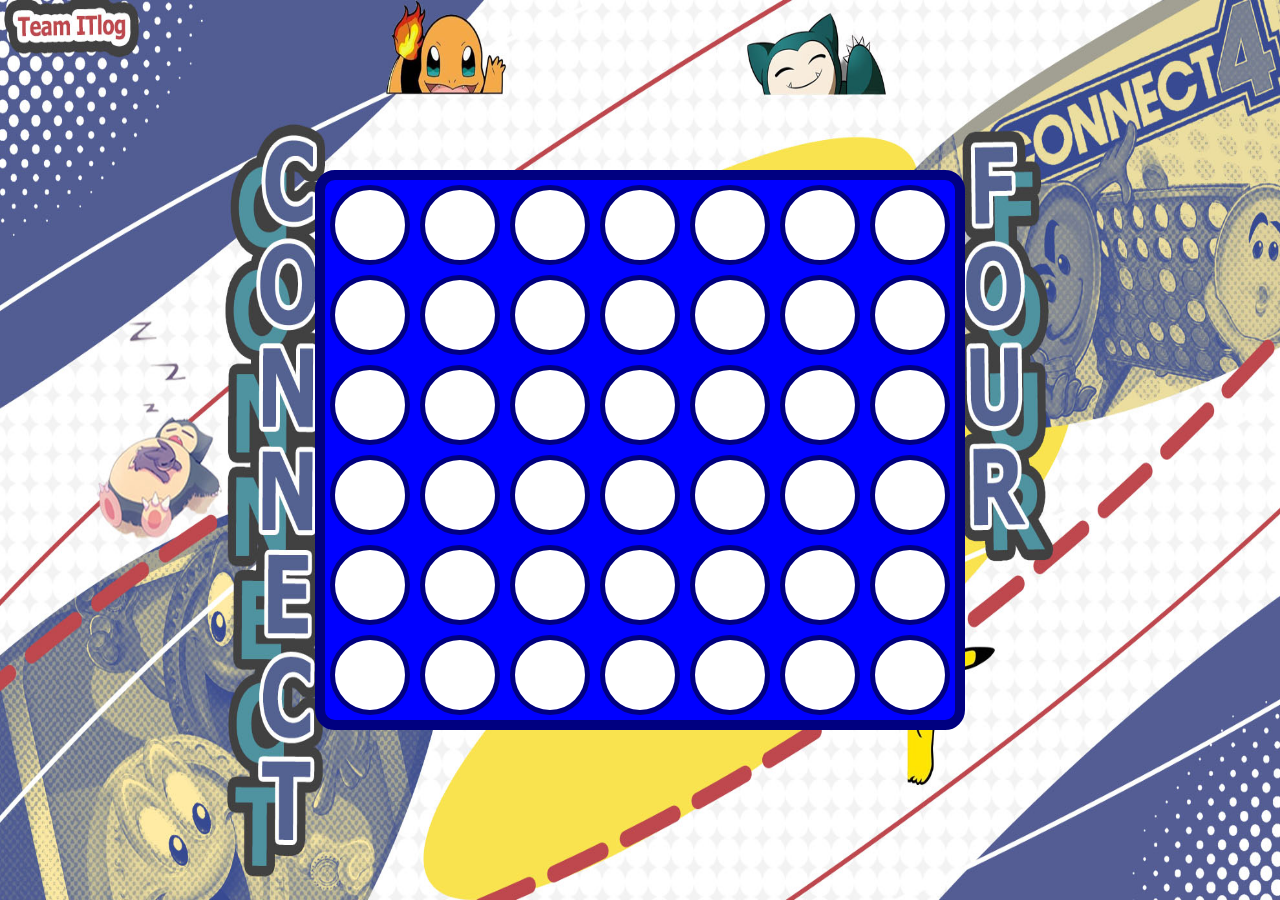
==== game.html @ c300d922 "Add files via upload" ====
<!DOCTYPE html>
<html lang="en">
<head>
    <meta charset="UTF-8">
    <meta http-equiv="X-UA-Compatible" content="IE=edge">
    <meta name="viewport" content="width=device-width, initial-scale=1.0, user-scalable=no">
    <link rel="icon" href="img/Egglog.png" type="img/x-icon">
    <title>Connect 4</title>
    <link rel="stylesheet" href="connect4.css">
    <script src="connect4.js"></script>
    <audio src="audio/uwu.mp3" autoplay loop volume="0.3"> </audio>
</head>

<body>
    <div id="container">
        <div id="winner"></div>
    </div>
    
    <div id="board"></div>
</body>
<script src="connect4.js"></script>
</html>
---- connect4.css ----
body {
    font-family: "Lucida Console", "Courier New", "Monospace";
    text-align: center;
    background-image: url('img/Akoaynasadboi.jpg');
    background-repeat: no-repeat;
    background-attachment: fixed;
    background-size: 100% 100%;
    height: 100vh;
    margin: 0;
    display: flex;
    flex-direction: column;
    justify-content: center;
    position: relative;
}



#winner{
    position: fixed;
    top: 50%;
    left: 50%;
    transform: translate(-50%, -50%);
     /* Ensure the winner image is on top */
    text-align: center; /* Center the content inside the winner element */
    filter: drop-shadow(20px 20px 50px #494949);
    border: 0;
}


#board {
    height: 540px;
    width: 630px;
    background-color: blue;
    border: 10px solid navy;
    border-radius: 20px;
    margin: auto;
    display: flex;
    flex-wrap: wrap;
}

#container {
    position: relative;
}

#container h1 {
    font-family: cursive;
    color:rgb(0, 0, 0);    
    position: absolute;
    top: 0;
    left: 50%;
    transform: translateX(-50%);
    z-index: 1;
    margin-bottom: 60px;
    background-color: rgb(255, 255, 255);
    border-radius: 20px;
    padding: 20px;
    border-style: solid;
}

.tile {
    height: 70px;
    width: 70px;
    margin: 5px;

    /* Circle */
    background-color: white;
    border-radius: 50%;
    border: 5px solid navy;
}

.red-piece {
    background-color: red;
}

.yellow-piece {
    background-color: yellow;
}



.button-77 {
  align-items: center;
  appearance: none;
  background-clip: padding-box;
  background-color: initial;
  background-image: none;
  border-style: none;
  box-sizing: border-box;
  color: #fff;
  cursor: pointer;
  display: inline-block;
  flex-direction: row;
  flex-shrink: 0;
  font-family: Eina01, sans-serif;
  font-size: 14px;
  font-weight: 800;
  justify-content: center;
  line-height: 24px;
  margin: 0;
  min-height: 40px;
  outline: none;
  overflow: visible;
  padding: 10px 15px;
  pointer-events: auto;
  position: relative;
  text-align: center;
  text-decoration: none;
  text-transform: none;
  user-select: none;
  -webkit-user-select: none;
  touch-action: manipulation;
  vertical-align: middle;
  width: auto;
  word-break: keep-all;
  z-index: 0;
}

.button-77 {
  width: 150px; 
  align-items: center;
  position: absolute;
  bottom: 2%;
  left: 50%;
  transform: translateX(-50%);
}

@media (min-width: 768px) {
  .button-77 {
      width: 180px; 
      align-items: center;
  }
}

.button-77:before,
.button-77:after {
  border-radius: 80px;
}

.button-77:before {
  background-color: rgba(249, 58, 19, .32);
  content: "";
  display: block;
  height: 100%;
  left: 0;
  overflow: hidden;
  position: absolute;
  top: 0;
  width: 100%;
  z-index: -2;
  
}

.button-77:after {
  background-color: initial;
  background-image: linear-gradient(92.83deg, #ff7426 0, #f93a13 100%);
  bottom: 4px;
  content: "";
  display: block;
  left: 4px;
  overflow: hidden;
  position: absolute;
  right: 4px;
  top: 4px;
  transition: all 100ms ease-out;
  z-index: -1;
}

.button-77:hover:not(:disabled):after {
  bottom: 0;
  left: 0;
  right: 0;
  top: 0;
  transition-timing-function: ease-in;
}

.button-77:active:not(:disabled) {
  color: #ccc;
}

.button-77:active:not(:disabled):after {
  background-image: linear-gradient(0deg, rgba(0, 0, 0, .2), rgba(0, 0, 0, .2)), linear-gradient(92.83deg, #ff7426 0, #f93a13 100%);
  bottom: 4px;
  left: 4px;
  right: 4px;
  top: 4px;
}

.button-77:disabled {
  cursor: default;
  opacity: .24;
}

.button-66 {
    align-items: center;
    appearance: none;
    background-clip: padding-box;
    background-color: initial;
    background-image: none;
    border-style: none;
    box-sizing: border-box;
    color: #fff;
    cursor: pointer;
    display: inline-block;
    flex-direction: row;
    flex-shrink: 0;
    font-family: Eina01, sans-serif;
    font-size: 14px;
    font-weight: 800;
    justify-content: center;
    line-height: 24px;
    margin: 0;
    min-height: 40px;
    outline: none;
    overflow: visible;
    padding: 10px 15px;
    pointer-events: auto;
    position: relative;
    text-align: center;
    text-decoration: none;
    text-transform: none;
    user-select: none;
    -webkit-user-select: none;
    touch-action: manipulation;
    vertical-align: middle;
    width: auto;
    word-break: keep-all;
    z-index: 0;
  }
  
  .button-66 {
    width: 150px; 
    align-items: center;
    position: absolute;
    bottom: 2%;
    left: 50%;
    transform: translateX(-50%);
  }
  
  @media (min-width: 768px) {
    .button-66 {
        width: 180px; 
        align-items: center;
    }
  }
  
  .button-66:before,
  .button-66:after {
    border-radius: 80px;
  }
  
  .button-66:before {
    background-color: rgba(249, 58, 19, .32);
    content: "";
    display: block;
    height: 100%;
    left: 0;
    overflow: hidden;
    position: absolute;
    top: 0;
    width: 100%;
    z-index: -2;
    
  }
  
  .button-66:after {
    background-color: initial;
    background-image: linear-gradient(92.83deg, #ff7426 0, #f93a13 100%);
    bottom: 4px;
    content: "";
    display: block;
    left: 4px;
    overflow: hidden;
    position: absolute;
    right: 4px;
    top: 4px;
    transition: all 100ms ease-out;
    z-index: -1;
  }
  
  .button-66:hover:not(:disabled):after {
    bottom: 0;
    left: 0;
    right: 0;
    top: 0;
    transition-timing-function: ease-in;
  }
  
  .button-66:active:not(:disabled) {
    color: #ccc;
  }
  
  .button-66:active:not(:disabled):after {
    background-image: linear-gradient(0deg, rgba(0, 0, 0, .2), rgba(0, 0, 0, .2)), linear-gradient(92.83deg, #ff7426 0, #f93a13 100%);
    bottom: 4px;
    left: 4px;
    right: 4px;
    top: 4px;
  }
  
  .button-66:disabled {
    cursor: default;
    opacity: .24;
  }

  #refresh {
    position: absolute;
    bottom: 50px;
    left: 37%; 
    transform: translateX(-50%); 
  }
  
  /* New Game Button */
  #newgame {
    position: relative;
    bottom: 50px;
    right: 20%;
    transform: translateX(50%);
  }
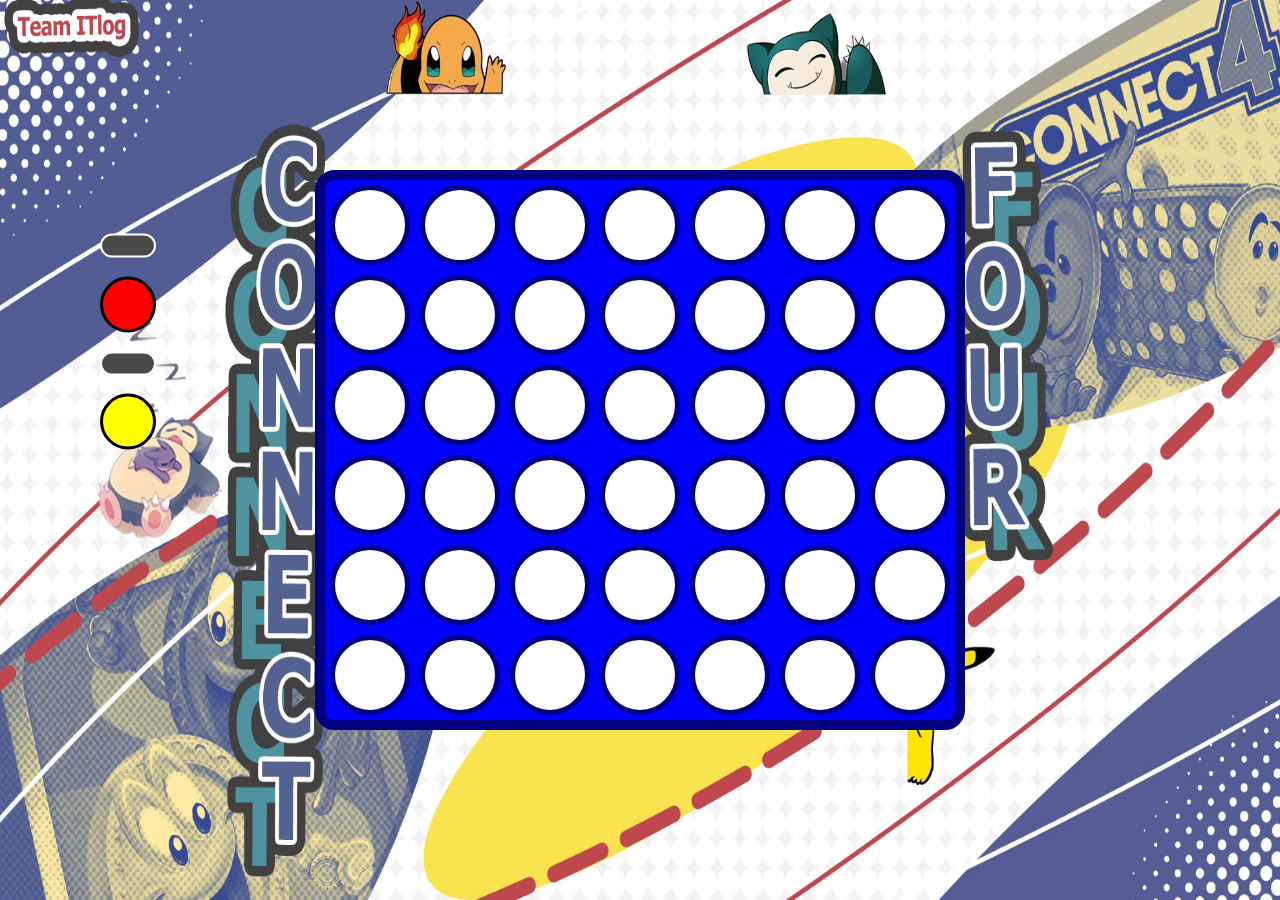
==== commit b2c61004: "Update game.html" ====
--- a/game.html
+++ b/game.html
@@ -17,6 +17,13 @@
     </div>
     
     <div id="board"></div>
+
+    <div id="players">
+        <h3 id="red-player"></h3>
+        <div id="red" class="player-color red"></div>
+        <h3 id="yellow-player"></h3> 
+        <div id="yellow" class="player-color yellow"></div>
+    </div>
 </body>
 <script src="connect4.js"></script>
-</html>+</html>
--- a/connect4.css
+++ b/connect4.css
@@ -14,6 +14,36 @@
 }
 
 
+#players {
+  position: absolute;
+  transform: translateY(-50%);
+  left: 100px;
+}
+
+#players h3 {
+  background-color: #494949;
+  border: solid 2px; 
+  border-radius: 18px;
+  padding: 10px;
+  color: white;
+  text-align: center;
+}
+
+.player-color {
+  border: solid;
+  width: 50px;
+  height: 50px;
+  border-radius: 50%;
+  margin: 0px;
+}
+
+.red {
+  background-color: red;
+}
+
+.yellow {
+  background-color: yellow;  
+}
 
 #winner{
     position: fixed;
@@ -315,4 +345,4 @@
     bottom: 50px;
     right: 20%;
     transform: translateX(50%);
-  }+  }
